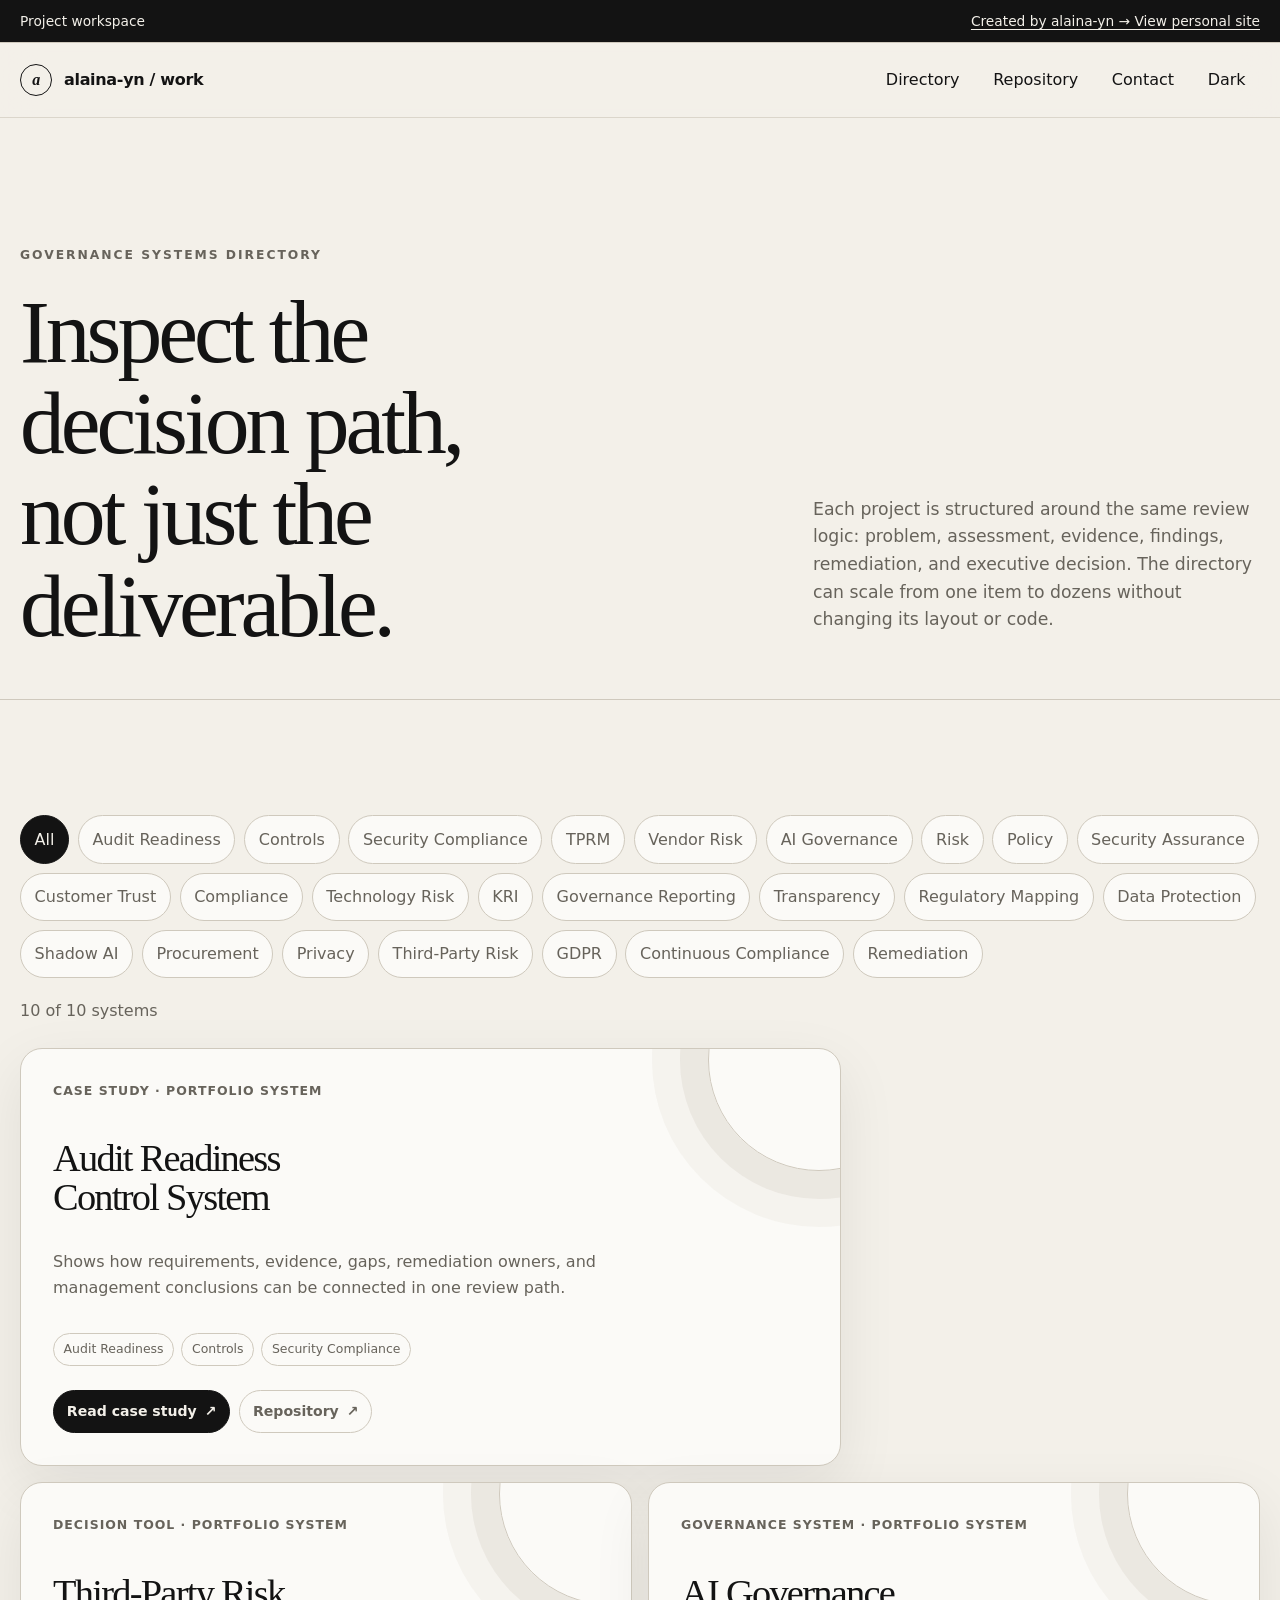
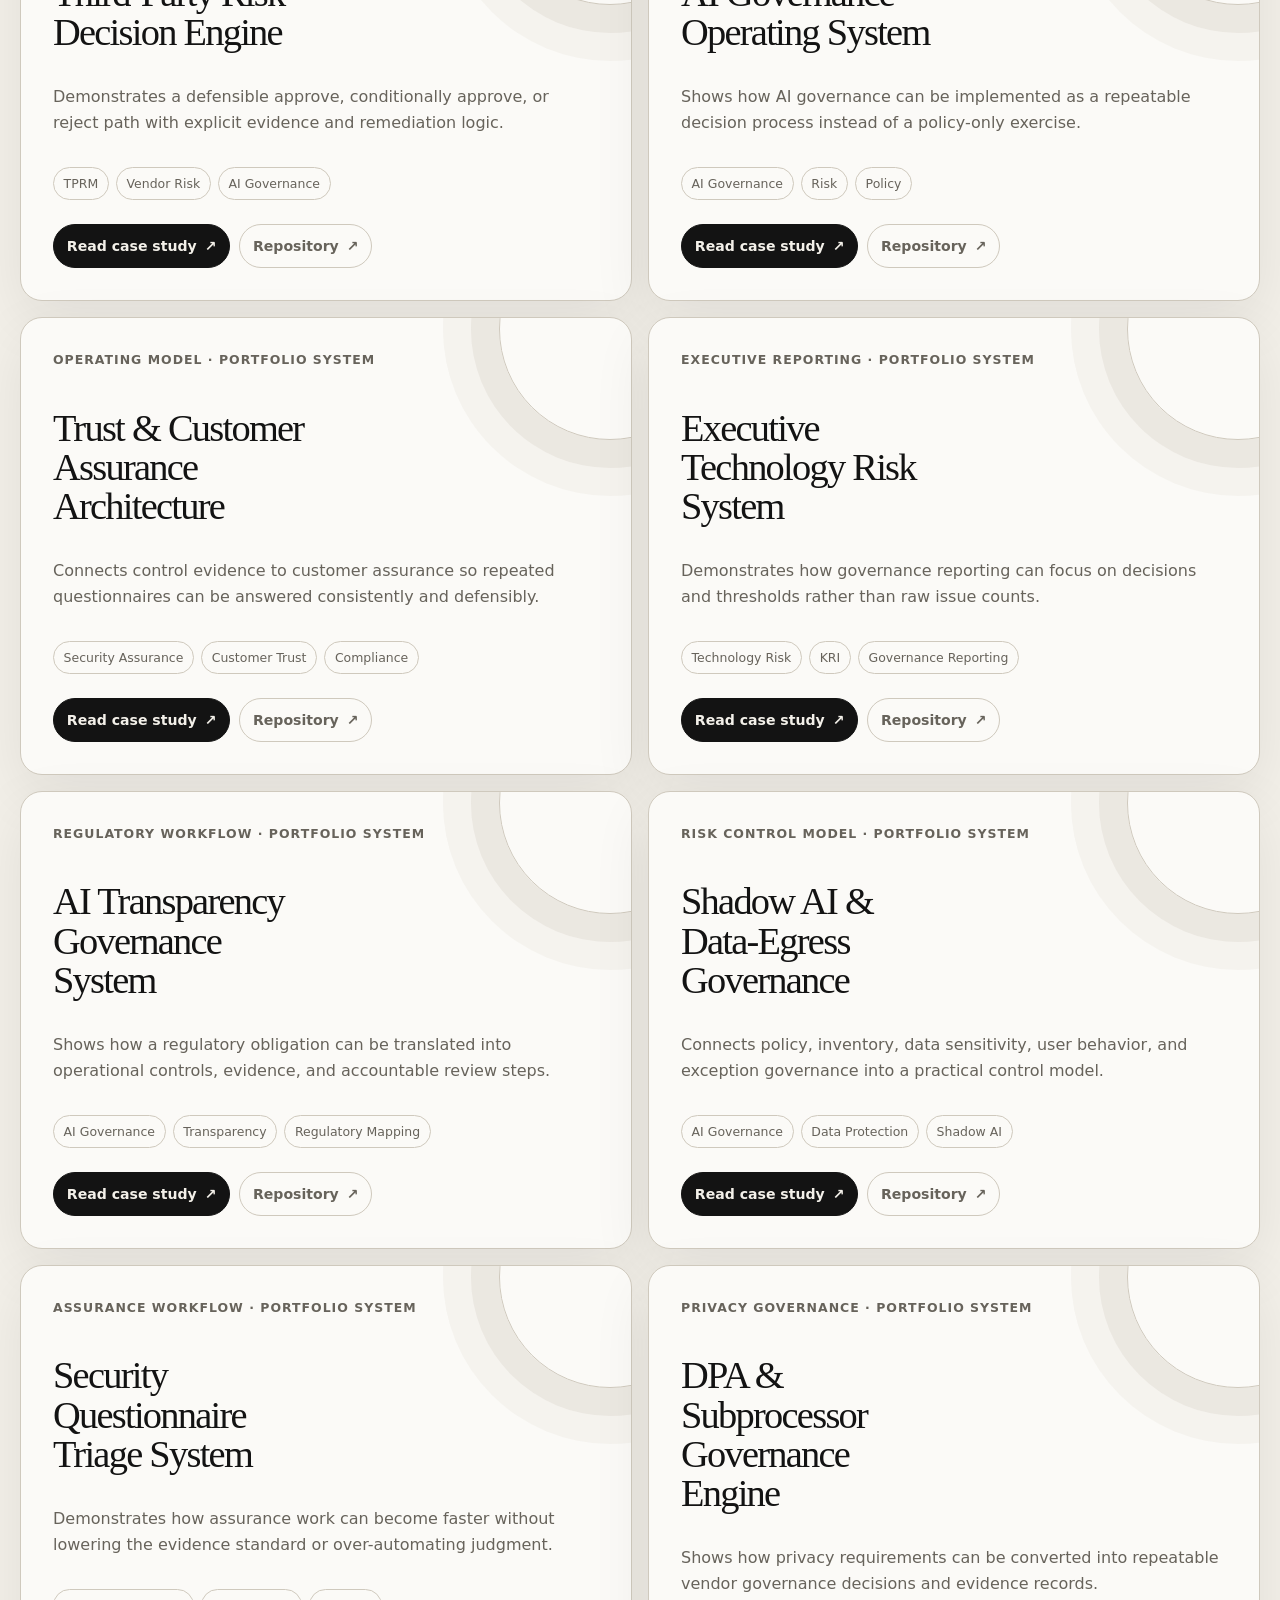
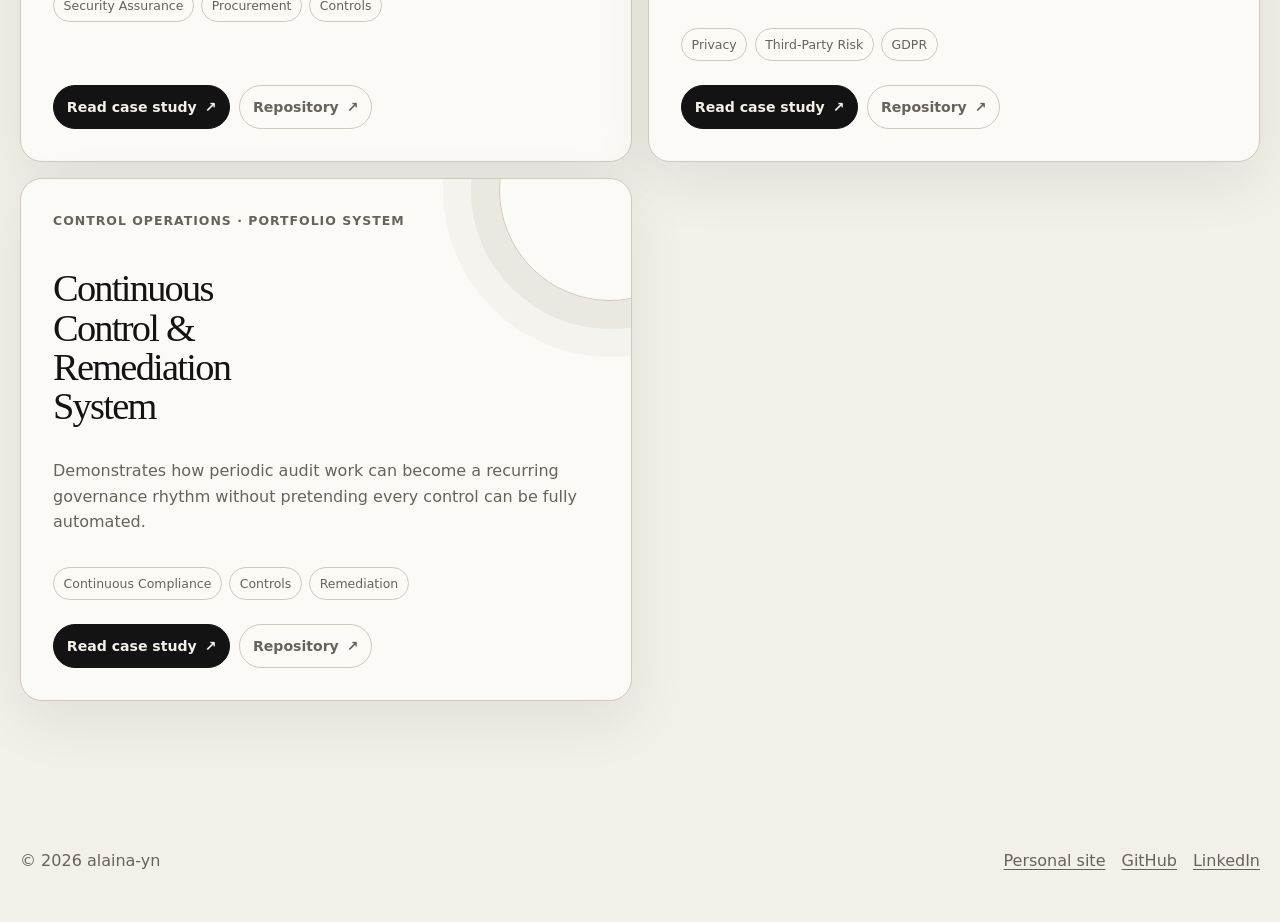
==== index.html @ eaae31f5 "Add files via upload" ====
<!doctype html>
<html lang="en" data-theme="light">
<head>
  <meta charset="utf-8">
  <meta name="viewport" content="width=device-width, initial-scale=1">
  <title>Project Workspace — alaina-yn</title>
  <meta name="description" content="GRC, controls, TPRM, audit readiness, security assurance, and AI governance project workspace by alaina-yn.">
  <link rel="canonical" href="https://alaina-yn-projects.pages.dev/">
  <meta name="theme-color" content="#f3f0e9">
  <link rel="manifest" href="site.webmanifest">
  <link rel="stylesheet" href="assets/site.css">
  <script defer src="assets/site.js"></script>
  <script defer src="assets/directory.js"></script>
</head>
<body>
  <a class="skip-link" href="#main">Skip to main content</a>
  <div class="ecosystem-bar"><div class="shell"><span>Project workspace</span><a href="https://alaina-yn.pages.dev/">Created by alaina-yn → View personal site</a></div></div>
  <header class="site-header">
    <nav class="shell nav" aria-label="Workspace navigation">
      <a class="brand" href="./"><span class="brand-mark" aria-hidden="true">a</span><span>alaina-yn / work</span></a>
      <div class="nav-links">
        <a href="./" aria-current="page">Directory</a>
        <a href="https://github.com/alaina-yn/alaina-yn-projects">Repository</a>
        <a href="https://alaina-yn.pages.dev/#contact" class="keep-mobile">Contact</a>
        <button class="icon-button" type="button" data-theme-toggle aria-label="Switch theme">Dark</button>
      </div>
    </nav>
  </header>
  <main id="main">
    <section class="shell workspace-hero">
      <div><p class="eyebrow">Governance systems directory</p><h1>Inspect the decision path, not just the deliverable.</h1></div>
      <div class="summary"><p>Each project is structured around the same review logic: problem, assessment, evidence, findings, remediation, and executive decision. The directory can scale from one item to dozens without changing its layout or code.</p></div>
    </section>
    <section class="section">
      <div class="shell">
        <div class="filters" data-filters aria-label="Project filters"></div>
        <p class="directory-meta" data-project-count aria-live="polite">Loading systems…</p>
        <div class="work-grid" data-project-grid><div class="empty-state">Loading project workspace…</div></div>
      </div>
    </section>
  </main>
  <footer class="site-footer"><div class="shell footer-row"><span>© <span data-year></span> alaina-yn</span><div class="footer-links"><a href="https://alaina-yn.pages.dev/">Personal site</a><a href="https://github.com/alaina-yn/alaina-yn-projects">GitHub</a><a href="https://www.linkedin.com/in/alaina-yn/">LinkedIn</a></div></div></footer>
</body>
</html>
---- assets/site.css ----
:root {
  color-scheme: light;
  --bg: #f3f0e9;
  --surface: #fbfaf7;
  --surface-2: #e9e4da;
  --ink: #131313;
  --muted: #67635b;
  --line: #cfc9bd;
  --accent: #214c3f;
  --accent-ink: #f8f6ef;
  --shadow: 0 20px 60px rgba(21, 21, 21, .08);
  --radius: 22px;
  --max: 1240px;
  --sans: ui-sans-serif, system-ui, -apple-system, BlinkMacSystemFont, "Segoe UI", sans-serif;
  --serif: "Iowan Old Style", Baskerville, "Times New Roman", serif;
}

html[data-theme="dark"] {
  color-scheme: dark;
  --bg: #111210;
  --surface: #181a17;
  --surface-2: #22251f;
  --ink: #f4f1e8;
  --muted: #aaa79e;
  --line: #34372f;
  --accent: #a8c3ad;
  --accent-ink: #111610;
  --shadow: 0 24px 70px rgba(0, 0, 0, .28);
}

* { box-sizing: border-box; }
html { scroll-behavior: smooth; }
body {
  margin: 0;
  background: var(--bg);
  color: var(--ink);
  font-family: var(--sans);
  line-height: 1.6;
  -webkit-font-smoothing: antialiased;
}
a { color: inherit; }
button, input, select { font: inherit; }
button { color: inherit; }
img, svg { max-width: 100%; }

.skip-link {
  position: fixed;
  left: 1rem;
  top: -5rem;
  z-index: 1000;
  background: var(--ink);
  color: var(--bg);
  padding: .75rem 1rem;
  border-radius: 999px;
}
.skip-link:focus { top: 1rem; }

.shell { width: min(calc(100% - 2rem), var(--max)); margin-inline: auto; }
.site-header {
  position: sticky;
  top: 0;
  z-index: 50;
  backdrop-filter: blur(18px);
  background: color-mix(in srgb, var(--bg) 82%, transparent);
  border-bottom: 1px solid color-mix(in srgb, var(--line) 68%, transparent);
}
.nav {
  min-height: 74px;
  display: flex;
  align-items: center;
  justify-content: space-between;
  gap: 1rem;
}
.brand {
  display: inline-flex;
  align-items: center;
  gap: .75rem;
  text-decoration: none;
  font-weight: 750;
  letter-spacing: -.02em;
}
.brand-mark {
  width: 32px;
  height: 32px;
  border: 1px solid var(--ink);
  border-radius: 50%;
  display: grid;
  place-items: center;
  font-family: var(--serif);
  font-style: italic;
}
.nav-links { display: flex; align-items: center; gap: .3rem; }
.nav-links a,
.icon-button {
  text-decoration: none;
  border: 0;
  background: transparent;
  padding: .7rem .9rem;
  border-radius: 999px;
  cursor: pointer;
}
.nav-links a:hover,
.nav-links a:focus-visible,
.icon-button:hover,
.icon-button:focus-visible { background: var(--surface-2); outline: none; }

.hero {
  min-height: min(820px, calc(100vh - 74px));
  display: grid;
  grid-template-columns: minmax(0, 1.35fr) minmax(280px, .65fr);
  gap: clamp(2rem, 6vw, 6rem);
  align-items: end;
  padding-block: clamp(5rem, 10vw, 9rem) clamp(4rem, 8vw, 7rem);
}
.eyebrow {
  margin: 0 0 1.25rem;
  text-transform: uppercase;
  letter-spacing: .16em;
  font-size: .77rem;
  font-weight: 800;
  color: var(--muted);
}
h1, h2, h3 { line-height: 1.02; letter-spacing: -.045em; }
h1 {
  margin: 0;
  font-family: var(--serif);
  font-size: clamp(3.6rem, 9vw, 8.6rem);
  font-weight: 500;
  max-width: 11ch;
}
.hero-copy { align-self: center; max-width: 520px; }
.hero-copy p { font-size: clamp(1.05rem, 1.9vw, 1.35rem); color: var(--muted); }
.hero-actions { display: flex; flex-wrap: wrap; gap: .75rem; margin-top: 2rem; }
.button {
  display: inline-flex;
  align-items: center;
  justify-content: center;
  gap: .5rem;
  min-height: 48px;
  padding: .8rem 1.1rem;
  border: 1px solid var(--ink);
  border-radius: 999px;
  text-decoration: none;
  font-weight: 750;
  transition: transform 160ms ease, background 160ms ease, color 160ms ease;
}
.button:hover { transform: translateY(-2px); }
.button.primary { background: var(--ink); color: var(--bg); }
.button.secondary { background: transparent; }
.button.ghost { border-color: var(--line); color: var(--muted); }

.hero-proof {
  margin-top: 2.5rem;
  border-top: 1px solid var(--line);
  padding-top: 1.5rem;
  display: grid;
  grid-template-columns: repeat(3, 1fr);
  gap: 1rem;
}
.hero-proof strong { display: block; font-family: var(--serif); font-size: 1.6rem; font-weight: 500; }
.hero-proof span { display: block; color: var(--muted); font-size: .88rem; margin-top: .2rem; }

.section { padding-block: clamp(4.8rem, 9vw, 8rem); border-top: 1px solid var(--line); }
.section-heading {
  display: grid;
  grid-template-columns: minmax(0, .55fr) minmax(0, 1.45fr);
  gap: 2rem;
  align-items: start;
  margin-bottom: clamp(2rem, 5vw, 4rem);
}
.section-heading h2 { margin: 0; font-family: var(--serif); font-size: clamp(2.4rem, 5vw, 5rem); font-weight: 500; }
.section-heading p { margin: .3rem 0 0; color: var(--muted); max-width: 65ch; font-size: 1.05rem; }

.work-grid {
  display: grid;
  grid-template-columns: repeat(12, 1fr);
  gap: 1rem;
}
.project-card {
  grid-column: span 6;
  min-height: 390px;
  background: var(--surface);
  border: 1px solid var(--line);
  border-radius: var(--radius);
  padding: clamp(1.25rem, 2.8vw, 2rem);
  display: flex;
  flex-direction: column;
  box-shadow: var(--shadow);
  position: relative;
  overflow: hidden;
}
.project-card.featured { grid-column: span 8; }
.project-card.compact { grid-column: span 4; min-height: 330px; }
.project-card::before {
  content: "";
  position: absolute;
  width: 220px;
  height: 220px;
  border-radius: 50%;
  right: -90px;
  top: -100px;
  border: 1px solid var(--line);
  box-shadow: 0 0 0 28px color-mix(in srgb, var(--line) 28%, transparent), 0 0 0 56px color-mix(in srgb, var(--line) 15%, transparent);
}
.card-kicker { color: var(--muted); font-size: .78rem; font-weight: 800; letter-spacing: .08em; text-transform: uppercase; }
.project-card h3 { font-family: var(--serif); font-weight: 500; font-size: clamp(1.8rem, 3vw, 3rem); margin: 2.4rem 0 1rem; max-width: 14ch; }
.project-card p { color: var(--muted); max-width: 56ch; }
.tags { display: flex; flex-wrap: wrap; gap: .45rem; margin-top: 1rem; }
.tag { border: 1px solid var(--line); border-radius: 999px; padding: .35rem .6rem; font-size: .78rem; color: var(--muted); }
.card-actions { margin-top: auto; padding-top: 1.5rem; display: flex; flex-wrap: wrap; gap: .55rem; }
.card-actions .button { min-height: 40px; padding: .6rem .8rem; font-size: .88rem; }

.principles { display: grid; grid-template-columns: repeat(3, 1fr); gap: 1rem; }
.principle { border-top: 1px solid var(--ink); padding-top: 1rem; }
.principle span { color: var(--muted); font-size: .82rem; }
.principle h3 { margin: 1rem 0 .7rem; font-size: 1.3rem; letter-spacing: -.02em; }
.principle p { margin: 0; color: var(--muted); }

.timeline { display: grid; gap: .75rem; }
.timeline-item {
  display: grid;
  grid-template-columns: 140px minmax(0, 1fr) minmax(220px, .7fr);
  gap: 1.25rem;
  padding: 1.25rem 0;
  border-top: 1px solid var(--line);
}
.timeline-item:last-child { border-bottom: 1px solid var(--line); }
.timeline-item strong { font-size: 1.05rem; }
.timeline-item p { margin: 0; color: var(--muted); }

.contact-panel {
  background: var(--ink);
  color: var(--bg);
  border-radius: calc(var(--radius) + 6px);
  padding: clamp(2rem, 6vw, 5rem);
  display: grid;
  grid-template-columns: 1.2fr .8fr;
  gap: 2rem;
  align-items: end;
}
.contact-panel h2 { margin: 0; font-family: var(--serif); font-size: clamp(3rem, 7vw, 6.5rem); font-weight: 500; max-width: 10ch; }
.contact-panel p { color: color-mix(in srgb, var(--bg) 72%, transparent); }
.contact-panel .button { border-color: var(--bg); color: var(--bg); }
.contact-panel .button.primary { background: var(--bg); color: var(--ink); }

.site-footer { padding-block: 2rem 3rem; color: var(--muted); }
.footer-row { display: flex; justify-content: space-between; gap: 1rem; flex-wrap: wrap; }
.footer-links { display: flex; gap: 1rem; flex-wrap: wrap; }
.footer-links a { text-underline-offset: 3px; }

/* Work directory */
.page-hero { padding-block: clamp(4rem, 10vw, 8rem) 3rem; }
.page-hero h1 { font-size: clamp(3rem, 7vw, 6.5rem); }
.page-hero p { max-width: 70ch; color: var(--muted); font-size: 1.1rem; }
.filters {
  display: flex;
  flex-wrap: wrap;
  align-items: center;
  gap: .55rem;
  margin-bottom: 1.25rem;
}
.filter-button {
  border: 1px solid var(--line);
  background: var(--surface);
  color: var(--muted);
  padding: .65rem .85rem;
  border-radius: 999px;
  cursor: pointer;
}
.filter-button[aria-pressed="true"] { background: var(--ink); color: var(--bg); border-color: var(--ink); }
.directory-meta { color: var(--muted); margin-bottom: 1.5rem; }
.empty-state { border: 1px dashed var(--line); border-radius: var(--radius); padding: 2rem; color: var(--muted); }

@media (max-width: 900px) {
  .hero, .section-heading, .contact-panel { grid-template-columns: 1fr; }
  .hero { align-items: center; min-height: auto; }
  .hero-copy { align-self: end; }
  .project-card, .project-card.featured, .project-card.compact { grid-column: span 12; }
  .principles { grid-template-columns: 1fr; }
  .timeline-item { grid-template-columns: 1fr; gap: .5rem; }
}

@media (max-width: 660px) {
  .shell { width: min(calc(100% - 1.2rem), var(--max)); }
  .nav-links a:not(.keep-mobile) { display: none; }
  h1 { font-size: clamp(3.1rem, 18vw, 5.5rem); }
  .hero-proof { grid-template-columns: 1fr; }
  .hero-proof > div { border-top: 1px solid var(--line); padding-top: .75rem; }
  .contact-panel { padding: 1.5rem; }
}

@media (prefers-reduced-motion: reduce) {
  html { scroll-behavior: auto; }
  *, *::before, *::after { animation-duration: .001ms !important; transition-duration: .001ms !important; }
}

.ecosystem-bar {
  border-bottom: 1px solid var(--line);
  background: var(--ink);
  color: var(--bg);
  font-size: .86rem;
}
.ecosystem-bar .shell { min-height: 42px; display: flex; align-items: center; justify-content: space-between; gap: 1rem; }
.ecosystem-bar a { text-underline-offset: 3px; }
.workspace-hero { padding-block: clamp(4.5rem, 10vw, 8rem) 3rem; display: grid; grid-template-columns: 1.25fr .75fr; gap: 3rem; align-items: end; }
.workspace-hero h1 { font-size: clamp(3rem, 7vw, 7rem); }
.workspace-hero .summary { color: var(--muted); font-size: 1.08rem; }
.detail-shell { padding-block: 3rem 7rem; }
.detail-breadcrumb { display: flex; gap: .65rem; flex-wrap: wrap; color: var(--muted); font-size: .9rem; margin-bottom: 2rem; }
.detail-header { display: grid; grid-template-columns: minmax(0, 1.4fr) minmax(260px, .6fr); gap: 2rem; align-items: end; padding-bottom: 3rem; border-bottom: 1px solid var(--line); }
.detail-header h1 { font-size: clamp(3rem, 6.5vw, 6.5rem); max-width: 14ch; }
.detail-meta { display: grid; gap: .75rem; }
.meta-row { display: flex; justify-content: space-between; gap: 1rem; padding: .8rem 0; border-top: 1px solid var(--line); }
.meta-row span:first-child { color: var(--muted); }
.detail-grid { display: grid; grid-template-columns: minmax(220px, .55fr) minmax(0, 1.45fr); gap: 2rem; padding-top: 3rem; }
.detail-nav { position: sticky; top: 100px; align-self: start; display: grid; gap: .45rem; }
.detail-nav a { text-decoration: none; color: var(--muted); padding: .45rem 0; }
.detail-nav a:hover { color: var(--ink); }
.detail-content { display: grid; gap: 3rem; }
.detail-section { scroll-margin-top: 110px; }
.detail-section h2 { font-family: var(--serif); font-size: clamp(2rem, 4vw, 3.5rem); font-weight: 500; margin: 0 0 1rem; }
.detail-section p { color: var(--muted); font-size: 1.03rem; }
.detail-list { margin: 1rem 0 0; padding: 0; list-style: none; display: grid; gap: .7rem; }
.detail-list li { border-top: 1px solid var(--line); padding-top: .7rem; }
.decision-panel { border: 1px solid var(--line); background: var(--surface); border-radius: var(--radius); padding: 1.5rem; box-shadow: var(--shadow); }
.decision-panel strong { display: block; font-family: var(--serif); font-size: 1.5rem; margin-bottom: .7rem; }
@media (max-width: 900px) {
  .workspace-hero, .detail-header, .detail-grid { grid-template-columns: 1fr; }
  .detail-nav { position: static; display: flex; flex-wrap: wrap; border-bottom: 1px solid var(--line); padding-bottom: 1rem; }
}
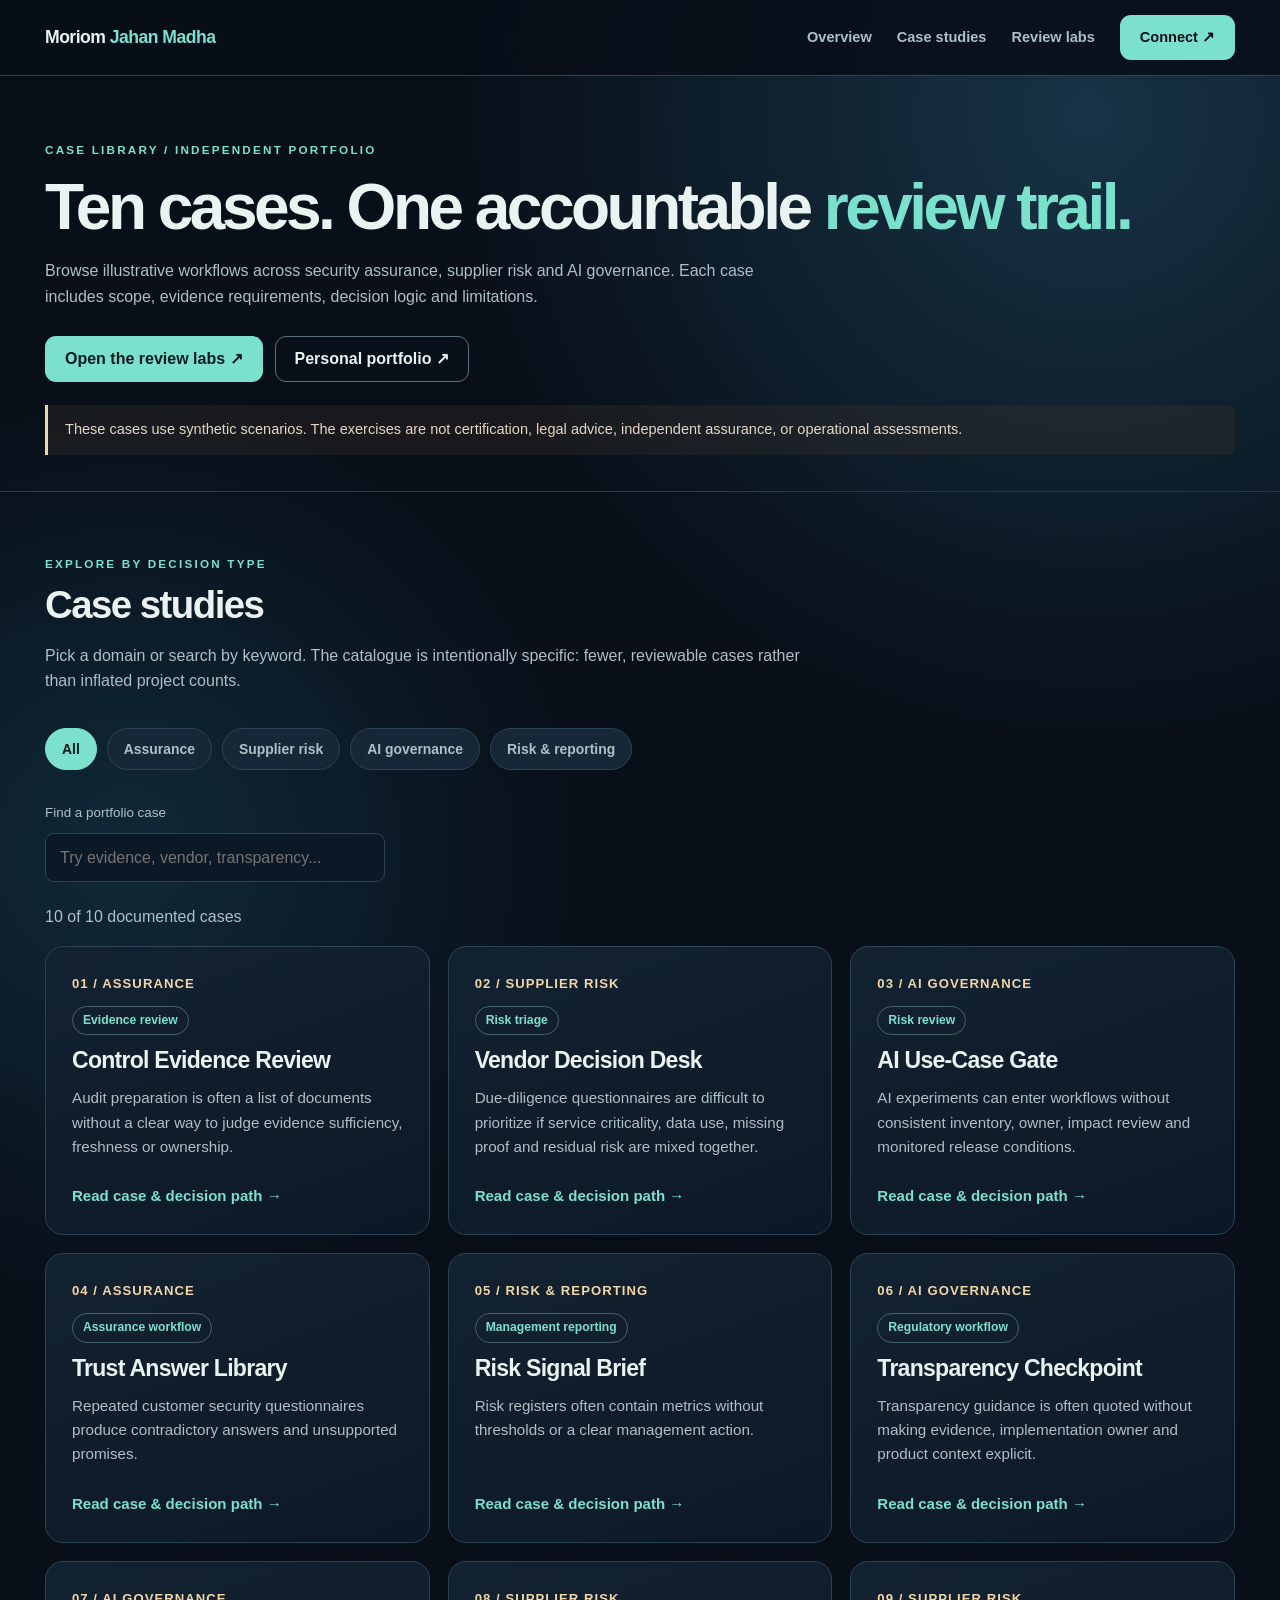
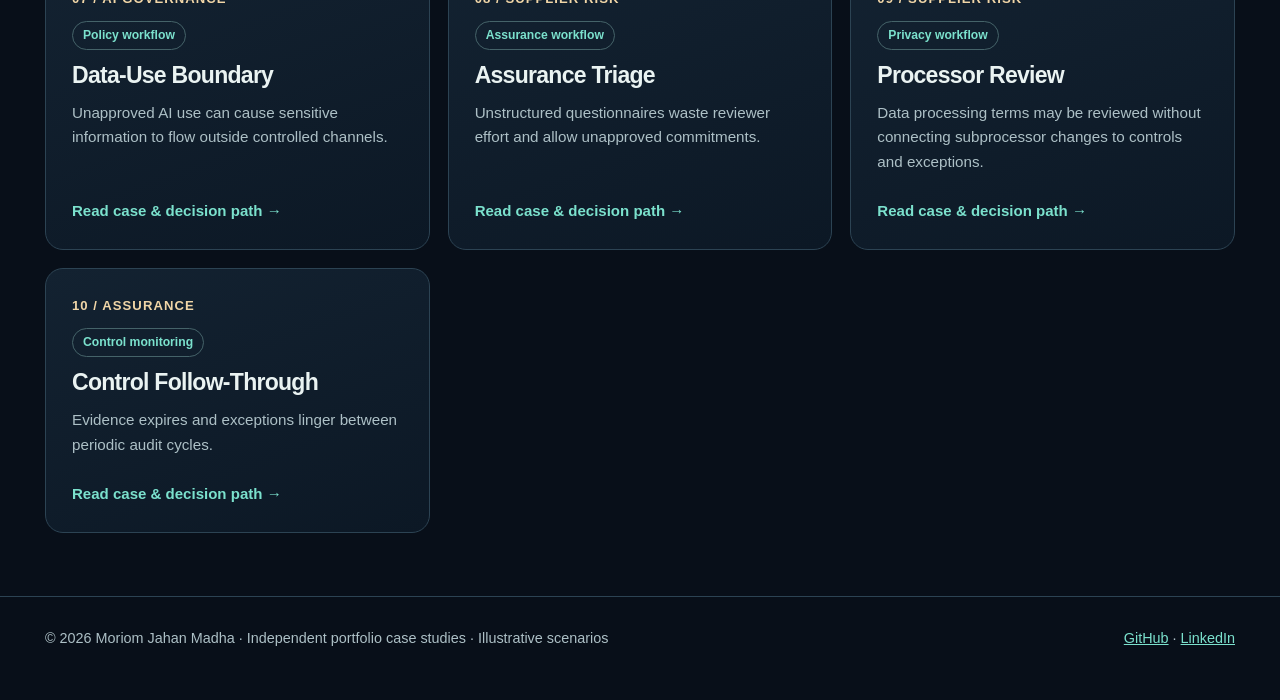
==== commit e4fa1592: "Add files via upload" ====
--- a/index.html
+++ b/index.html
@@ -1,44 +1,4 @@
-<!doctype html>
-<html lang="en" data-theme="light">
-<head>
-  <meta charset="utf-8">
-  <meta name="viewport" content="width=device-width, initial-scale=1">
-  <title>Project Workspace — alaina-yn</title>
-  <meta name="description" content="GRC, controls, TPRM, audit readiness, security assurance, and AI governance project workspace by alaina-yn.">
-  <link rel="canonical" href="https://alaina-yn-projects.pages.dev/">
-  <meta name="theme-color" content="#f3f0e9">
-  <link rel="manifest" href="site.webmanifest">
-  <link rel="stylesheet" href="assets/site.css">
-  <script defer src="assets/site.js"></script>
-  <script defer src="assets/directory.js"></script>
-</head>
-<body>
-  <a class="skip-link" href="#main">Skip to main content</a>
-  <div class="ecosystem-bar"><div class="shell"><span>Project workspace</span><a href="https://alaina-yn.pages.dev/">Created by alaina-yn → View personal site</a></div></div>
-  <header class="site-header">
-    <nav class="shell nav" aria-label="Workspace navigation">
-      <a class="brand" href="./"><span class="brand-mark" aria-hidden="true">a</span><span>alaina-yn / work</span></a>
-      <div class="nav-links">
-        <a href="./" aria-current="page">Directory</a>
-        <a href="https://github.com/alaina-yn/alaina-yn-projects">Repository</a>
-        <a href="https://alaina-yn.pages.dev/#contact" class="keep-mobile">Contact</a>
-        <button class="icon-button" type="button" data-theme-toggle aria-label="Switch theme">Dark</button>
-      </div>
-    </nav>
-  </header>
-  <main id="main">
-    <section class="shell workspace-hero">
-      <div><p class="eyebrow">Governance systems directory</p><h1>Inspect the decision path, not just the deliverable.</h1></div>
-      <div class="summary"><p>Each project is structured around the same review logic: problem, assessment, evidence, findings, remediation, and executive decision. The directory can scale from one item to dozens without changing its layout or code.</p></div>
-    </section>
-    <section class="section">
-      <div class="shell">
-        <div class="filters" data-filters aria-label="Project filters"></div>
-        <p class="directory-meta" data-project-count aria-live="polite">Loading systems…</p>
-        <div class="work-grid" data-project-grid><div class="empty-state">Loading project workspace…</div></div>
-      </div>
-    </section>
-  </main>
-  <footer class="site-footer"><div class="shell footer-row"><span>© <span data-year></span> alaina-yn</span><div class="footer-links"><a href="https://alaina-yn.pages.dev/">Personal site</a><a href="https://github.com/alaina-yn/alaina-yn-projects">GitHub</a><a href="https://www.linkedin.com/in/alaina-yn/">LinkedIn</a></div></div></footer>
-</body>
-</html>
+<!doctype html><html lang="en"><head><meta charset="utf-8"><meta name="viewport" content="width=device-width, initial-scale=1"><meta name="theme-color" content="#080f19"><meta name="description" content="Moriom Jahan Madha — portfolio case studies in security assurance, third-party risk, evidence reviews and AI governance."><meta property="og:type" content="website"><meta property="og:title" content="Governance Case Library | Moriom Jahan Madha"><meta property="og:description" content="Traceable controls. Reviewable evidence. Accountable decisions."><title>Governance Case Library | Moriom Jahan Madha</title><link rel="stylesheet" href="assets/styles.css"></head><body><a class="skip" href="#content">Skip to content</a><header class="site-nav"><div class="shell nav-row"><a class="brand" href="index.html" aria-label="Moriom Jahan Madha home">Moriom <em>Jahan Madha</em></a><nav class="nav-links" aria-label="Main navigation"><a href="index.html">Overview</a><a href="index.html#projects">Case studies</a><a href="labs.html">Review labs</a><a class="button" href="https://www.linkedin.com/in/alaina-yn/" target="_blank" rel="noopener noreferrer">Connect ↗</a></nav></div></header><main id="content">
+<section class="shell page-heading"><div class="eyebrow">Case library / Independent portfolio</div><h1>Ten cases. One accountable <span style="color:var(--mint)">review trail.</span></h1><p>Browse illustrative workflows across security assurance, supplier risk and AI governance. Each case includes scope, evidence requirements, decision logic and limitations.</p><div class="cta-row"><a class="button" href="labs.html">Open the review labs ↗</a><a class="button-outline" href="https://alaina-yn.pages.dev/">Personal portfolio ↗</a></div><div class="notice" style="margin-top:23px">These cases use synthetic scenarios. The exercises are not certification, legal advice, independent assurance, or operational assessments.</div></section>
+<section class="section" id="projects"><div class="shell"><div class="section-head"><div class="eyebrow">Explore by decision type</div><h2>Case studies</h2><p>Pick a domain or search by keyword. The catalogue is intentionally specific: fewer, reviewable cases rather than inflated project counts.</p></div><div class="filters" id="filters" role="group" aria-label="Case study filters"><button class="active" data-filter="All" aria-pressed="true">All</button><button data-filter="Assurance" aria-pressed="false">Assurance</button><button data-filter="Supplier Risk" aria-pressed="false">Supplier risk</button><button data-filter="AI Governance" aria-pressed="false">AI governance</button><button data-filter="Risk & Reporting" aria-pressed="false">Risk & reporting</button></div><label for="search" class="small-kicker">Find a portfolio case</label><div style="margin:8px 0 22px"><input class="search" id="search" type="search" placeholder="Try evidence, vendor, transparency..." autocomplete="off"></div><p id="count" class="muted" aria-live="polite"></p><div id="case-grid" class="grid" aria-live="polite"></div></div></section>
+<script src="assets/catalogue.js" defer></script></main><footer class="footer"><div class="shell footer-row"><span>© <span id="year"></span> Moriom Jahan Madha · Independent portfolio case studies · Illustrative scenarios</span><span><a href="https://github.com/alaina-yn">GitHub</a> · <a href="https://www.linkedin.com/in/alaina-yn/">LinkedIn</a></span></div></footer><script>document.getElementById('year').textContent=new Date().getFullYear()</script></body></html>
--- a/assets/styles.css
+++ b/assets/styles.css
@@ -0,0 +1 @@
+:root{color-scheme:dark;--bg:#080f19;--surface:#101d2c;--surface2:#172737;--ink:#eaf3f2;--muted:#adc0c6;--line:#2c4353;--mint:#7be1cd;--sand:#f1d6a7;--blue:#86b6e7;--radius:18px;--max:1190px}*{box-sizing:border-box}html{scroll-behavior:smooth}body{margin:0;background:radial-gradient(circle at 85% 5%,#173345 0%,transparent 26%),radial-gradient(circle at 10% 37%,#102937 0%,transparent 25%),var(--bg);color:var(--ink);font-family:Inter,ui-sans-serif,-apple-system,BlinkMacSystemFont,"Segoe UI",sans-serif;line-height:1.6}a{color:inherit}a:hover{color:var(--mint)}button,input,select,textarea{font:inherit}button{cursor:pointer}button:disabled{opacity:.55;cursor:not-allowed}.shell{width:min(var(--max),calc(100% - 40px));margin:auto}.skip{position:absolute;left:-9999px;top:10px;background:var(--mint);color:var(--bg);padding:9px}.skip:focus{left:14px;z-index:30}.site-nav{position:sticky;top:0;z-index:20;background:rgba(8,15,25,.89);backdrop-filter:blur(16px);border-bottom:1px solid var(--line)}.nav-row{min-height:75px;display:flex;justify-content:space-between;gap:16px;align-items:center}.brand{font-size:1.1rem;text-decoration:none;font-weight:750;letter-spacing:-.03em}.brand em{font-style:normal;color:var(--mint)}.nav-links{display:flex;align-items:center;gap:25px}.nav-links a{text-decoration:none;color:var(--muted);font-weight:600;font-size:.91rem}.nav-links a:hover{color:var(--mint)}.nav-links .button{color:var(--bg)}.button,.button-outline{display:inline-flex;align-items:center;justify-content:center;gap:8px;padding:12px 19px;text-decoration:none;border-radius:11px;background:var(--mint);color:#071b20;border:1px solid transparent;font-weight:750;line-height:1.25}.button:hover{background:#a0eee0;color:#071b20}.button-outline{color:var(--ink);border-color:#55727b;background:transparent}.button-outline:hover{border-color:var(--mint);color:var(--mint)}.eyebrow{text-transform:uppercase;letter-spacing:.19em;font-size:.73rem;color:var(--mint);font-weight:800}.hero{padding:98px 0 83px;display:grid;grid-template-columns:1.4fr .85fr;gap:56px;align-items:end}.hero h1{font-size:clamp(3rem,6.1vw,5.9rem);line-height:1.05;max-width:830px;letter-spacing:-.064em;font-weight:790;margin:18px 0 24px}.hero h1 span{color:var(--mint)}.hero p,.intro{font-size:1.08rem;max-width:700px;color:var(--muted)}.hero-side{padding:30px;background:linear-gradient(145deg,#132f3a,#10212d);border:1px solid #41606b;border-radius:24px;box-shadow:0 30px 75px #0004}.hero-side .tiny{color:var(--sand);letter-spacing:.08em;text-transform:uppercase;font-size:.76rem;font-weight:750}.hero-side h3{font-size:1.7rem;line-height:1.16;letter-spacing:-.04em;margin:12px 0}.hero-side ul{padding-left:20px;color:var(--muted)}.hero-side li{margin:12px 0}.cta-row{display:flex;gap:12px;flex-wrap:wrap;margin-top:27px}.section{padding:63px 0;border-top:1px solid #253b4c}.section h2{font-size:clamp(2rem,3vw,3rem);line-height:1.13;letter-spacing:-.04em;margin:10px 0 14px}.section-head{max-width:760px;margin-bottom:34px}.section-head p{color:var(--muted)}.grid{display:grid;grid-template-columns:repeat(3,1fr);gap:18px}.card{background:linear-gradient(160deg,#132231,#0c1825);border:1px solid var(--line);border-radius:var(--radius);padding:26px;display:flex;flex-direction:column;gap:12px;min-height:265px;transition:transform .18s,border-color .18s}.card:hover{transform:translateY(-3px);border-color:#6b9b9c}.card .num{color:var(--sand);font-size:.82rem;font-weight:750;letter-spacing:.08em}.card h3{margin:0;font-size:1.44rem;letter-spacing:-.032em;line-height:1.17}.card p{margin:0;color:var(--muted);font-size:.95rem}.card a.card-link{color:var(--mint);text-decoration:none;font-size:.94rem;font-weight:750;margin-top:auto;padding-top:13px}.small-kicker{color:var(--muted);font-size:.84rem}.badge{display:inline-flex;max-width:fit-content;padding:4px 10px;border:1px solid #456369;border-radius:50px;color:var(--mint);font-size:.76rem;font-weight:750}.split{display:grid;grid-template-columns:1fr 1fr;gap:20px}.panel{background:var(--surface);border:1px solid var(--line);border-radius:var(--radius);padding:28px}.panel h3{font-size:1.4rem;margin:0 0 12px;letter-spacing:-.025em}.panel p{color:var(--muted)}.steps{counter-reset:step;list-style:none;padding:0}.steps li{counter-increment:step;padding:13px 0 13px 42px;position:relative;border-bottom:1px solid var(--line)}.steps li:before{content:counter(step,decimal-leading-zero);position:absolute;left:0;top:13px;color:var(--mint);font-size:.85rem;font-weight:750}.steps li:last-child{border-bottom:0}.footer{border-top:1px solid var(--line);padding:30px 0 50px;color:var(--muted);font-size:.9rem}.footer-row{display:flex;justify-content:space-between;gap:22px;flex-wrap:wrap}.footer a{color:var(--mint)}.notice{border-left:3px solid var(--sand);padding:13px 17px;background:#3f34294d;color:#e5d7c4;border-radius:0 8px 8px 0;font-size:.91rem}.muted{color:var(--muted)}.page-heading{padding:65px 0 36px}.page-heading h1{font-size:clamp(2.4rem,5vw,4.3rem);line-height:1.1;letter-spacing:-.055em;margin:12px 0}.page-heading p{max-width:750px;color:var(--muted)}.filters{display:flex;gap:10px;flex-wrap:wrap;align-items:center;margin:0 0 29px}.filters button,.tabs button{background:var(--surface2);color:var(--muted);border:1px solid var(--line);border-radius:25px;padding:9px 16px;font-size:.87rem;font-weight:740}.filters button.active,.tabs button.active{color:#071b20;background:var(--mint);border-color:var(--mint)}.search{width:100%;max-width:340px;padding:11px 14px;border-radius:9px;background:#0b1825;border:1px solid var(--line);color:var(--ink);outline-offset:3px}.case-layout{display:grid;grid-template-columns:minmax(0,1.6fr) minmax(280px,.75fr);gap:28px;margin:28px auto 75px}.case-main .panel{margin:18px 0}.meta-box{position:sticky;top:100px;align-self:start}.meta-box .badge{margin:5px 5px 4px 0}.back{color:var(--mint);text-decoration:none;font-weight:740;font-size:.9rem}.bullet-list{padding-left:20px;color:var(--muted)}.bullet-list li{margin-bottom:10px}.lab-layout{display:grid;grid-template-columns:1fr 1fr;gap:22px}.lab-card{background:var(--surface);border:1px solid var(--line);border-radius:var(--radius);padding:26px}.lab-card fieldset{border:0;padding:0;margin:0}.lab-card label{display:block;color:var(--muted);font-size:.88rem;font-weight:660;margin-bottom:14px}.lab-card select,.lab-card input{width:100%;padding:12px;background:#0a1723;border:1px solid #47606d;border-radius:10px;color:var(--ink);margin-top:7px}.lab-card select:focus,.lab-card input:focus,.search:focus,button:focus-visible,a:focus-visible{outline:2px solid var(--mint);outline-offset:3px}.lab-card .button,.lab-card .button-outline{margin:7px 8px 7px 0}.result{background:#0b1825;border:1px solid #3a5364;border-radius:14px;padding:24px;min-height:270px}.result h3{margin:6px 0;font-size:1.7rem}.result .metric{font-size:2.8rem;line-height:1.2;color:var(--mint);font-weight:790;letter-spacing:-.04em}.result strong{color:var(--sand)}.result ul{padding-left:21px;color:var(--muted)}.tabs{display:flex;flex-wrap:wrap;gap:10px;margin:0 0 26px}.hidden{display:none!important}.hr{border:0;border-top:1px solid var(--line);margin:22px 0}.info-strip{display:flex;gap:14px;flex-wrap:wrap;margin-top:19px}.info-strip span{background:#0f2630;border:1px solid var(--line);padding:8px 13px;border-radius:9px;color:var(--muted);font-size:.84rem}@media(max-width:900px){.hero,.case-layout,.lab-layout{grid-template-columns:1fr}.grid{grid-template-columns:repeat(2,1fr)}.meta-box{position:static}}@media(max-width:640px){.shell{width:min(100% - 28px,var(--max))}.nav-row{flex-wrap:wrap;padding:12px 0}.nav-links{gap:14px;flex-wrap:wrap}.hero{padding:60px 0 54px;gap:27px}.hero h1{font-size:3.05rem}.grid,.split{grid-template-columns:1fr}.section{padding:45px 0}.page-heading{padding:42px 0 22px}.lab-card{padding:18px}}@media(prefers-reduced-motion:reduce){html{scroll-behavior:auto}.card{transition:none}}
